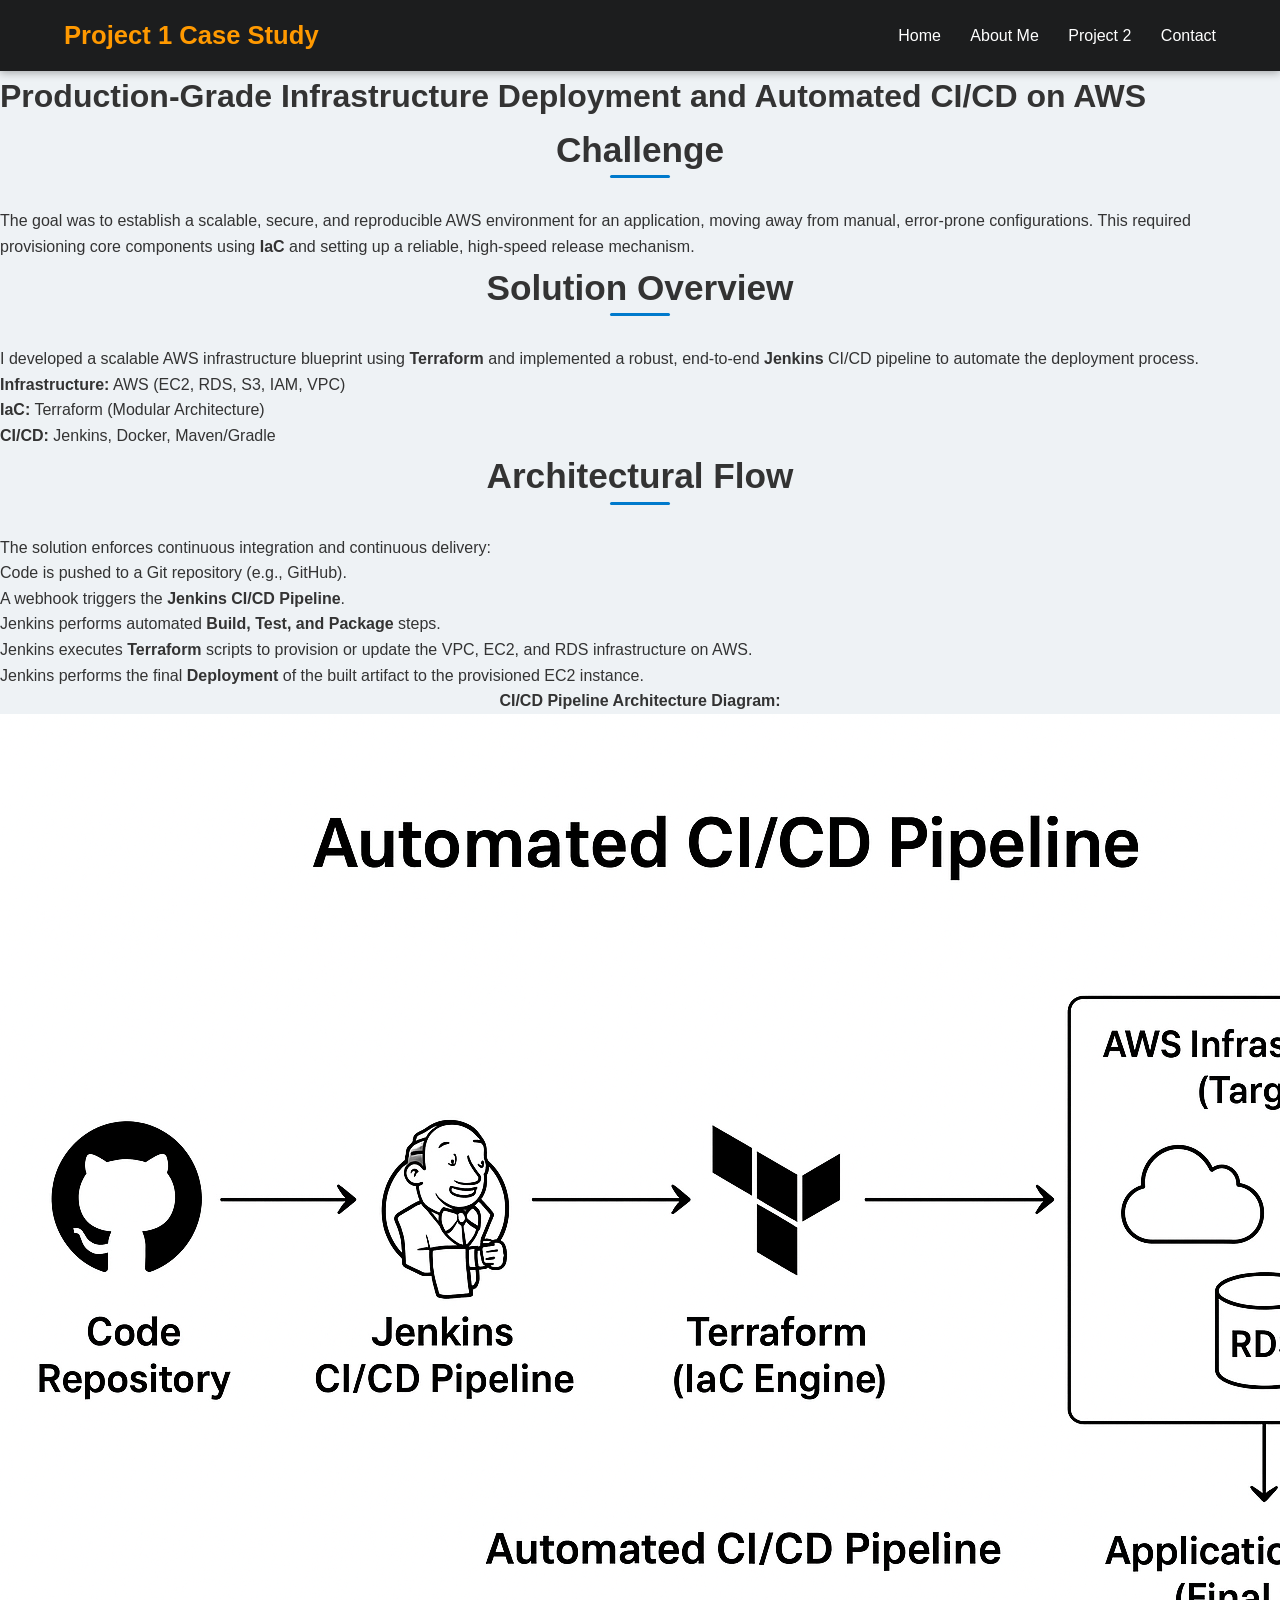
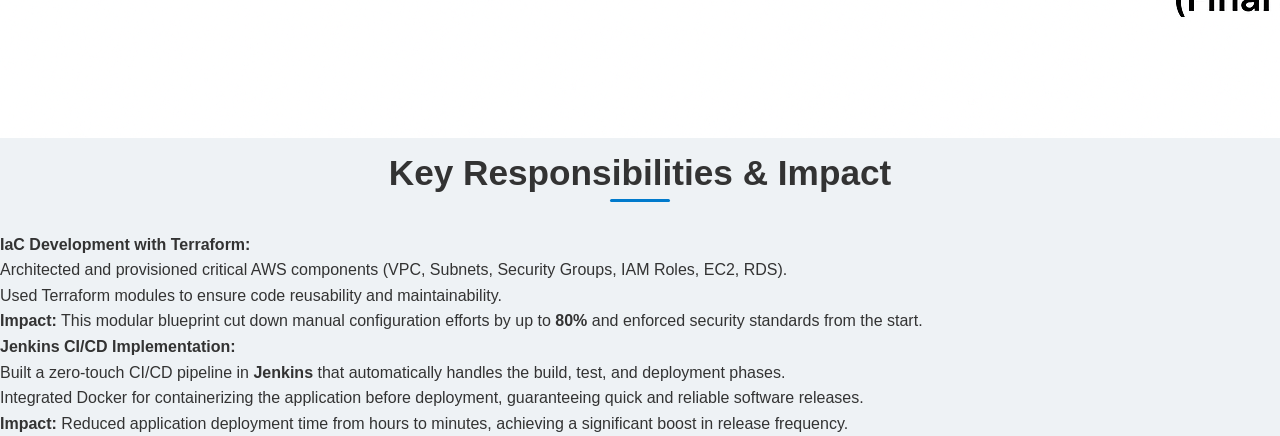
==== project-1-case-study.html @ 98c1d5ae "first commit" ====
<!DOCTYPE html>
<html lang="en">
<head>
    <meta charset="UTF-8">
    <meta name="viewport" content="width=device-width, initial-scale=1.0">
    <title>Project 1: Automated CI/CD on AWS</title>
    <link rel="stylesheet" href="css/style.css">
</head>
<body>

    <header class="header">
        <div class="header-content">
            <h1>Project 1 Case Study</h1>
            <nav class="nav">
                <a href="index.html#home">Home</a>
                <a href="index.html#about">About Me</a>
                <a href="project-2-case-study.html">Project 2</a>
                <a href="index.html#contact-footer">Contact</a>
            </nav>
        </div>
    </header>

    <div class="case-study-container">
        <h1>Production-Grade Infrastructure Deployment and Automated CI/CD on AWS</h1>

        <h2>Challenge</h2>
        <p>The goal was to establish a scalable, secure, and reproducible AWS environment for an application, moving away from manual, error-prone configurations. This required provisioning core components using <strong>IaC</strong> and setting up a reliable, high-speed release mechanism.</p>

        <h2>Solution Overview</h2>
        <p>I developed a scalable AWS infrastructure blueprint using <strong>Terraform</strong> and implemented a robust, end-to-end <strong>Jenkins</strong> CI/CD pipeline to automate the deployment process.</p>

        <ul class="tech-stack-list">
            <li><strong>Infrastructure:</strong> AWS (EC2, RDS, S3, IAM, VPC)</li>
            <li><strong>IaC:</strong> Terraform (Modular Architecture)</li>
            <li><strong>CI/CD:</strong> Jenkins, Docker, Maven/Gradle</li>
        </ul>

        <h2>Architectural Flow</h2>
        <p>The solution enforces continuous integration and continuous delivery:</p>
        
        <ol>
            <li>Code is pushed to a Git repository (e.g., GitHub).</li>
            <li>A webhook triggers the <strong>Jenkins CI/CD Pipeline</strong>.</li>
            <li>Jenkins performs automated <strong>Build, Test, and Package</strong> steps.</li>
            <li>Jenkins executes <strong>Terraform</strong> scripts to provision or update the VPC, EC2, and RDS infrastructure on AWS.</li>
            <li>Jenkins performs the final <strong>Deployment</strong> of the built artifact to the provisioned EC2 instance.</li>
        </ol>

        <div class="diagram-placeholder" style="text-align: center;">
            <p><strong>CI/CD Pipeline Architecture Diagram:</strong></p>
            <img src="images/cicd-flow.png" alt="Technical diagram showing the CI/CD flow from Git to Jenkins, then to Terraform for AWS provisioning, and finally deployment.">
        </div>

        <h2>Key Responsibilities & Impact</h2>

        <p><strong>IaC Development with Terraform:</strong></p>
        <ul>
            <li>Architected and provisioned critical AWS components (VPC, Subnets, Security Groups, IAM Roles, EC2, RDS).</li>
            <li>Used Terraform modules to ensure code reusability and maintainability.</li>
            <li><strong>Impact:</strong> This modular blueprint cut down manual configuration efforts by up to <strong>80%</strong> and enforced security standards from the start.</li>
        </ul>

        <p><strong>Jenkins CI/CD Implementation:</strong></p>
        <ul>
            <li>Built a zero-touch CI/CD pipeline in <strong>Jenkins</strong> that automatically handles the build, test, and deployment phases.</li>
            <li>Integrated Docker for containerizing the application before deployment, guaranteeing quick and reliable software releases.</li>
            <li><strong>Impact:</strong> Reduced application deployment time from hours to minutes, achieving a significant boost in release frequency.</li>
        </ul>
        
    </div>
</body>
</html>
---- css/style.css ----
/* Reset & base */
* {
  margin: 0;
  padding: 0;
  box-sizing: border-box;
}

body {
  font-family: 'Inter', sans-serif;
  background: #eef2f5;
  color: #333;
  line-height: 1.6;
}

a {
  color: #007acc;
  text-decoration: none;
}

a:hover {
  color: #ff9900;
}

/* Header */
.header {
  background: #1c1d1e;
  color: white;
  padding: 15px 0;
  position: sticky;
  top: 0;
  z-index: 1000;
  box-shadow: 0 2px 8px rgba(0, 0, 0, 0.3);
}

.header-content {
  width: 90%;
  max-width: 1200px;
  margin: auto;
  display: flex;
  justify-content: space-between;
  align-items: center;
}

.header-content h1 {
  font-size: 1.6em;
  color: #ff9900;
}

.nav a {
  margin-left: 25px;
  padding: 5px 0;
  position: relative;
  color: white;
}

.nav a:hover,
.nav a.active {
  color: #ff9900;
}

.nav a::after {
  content: '';
  position: absolute;
  width: 0;
  height: 2px;
  bottom: -2px;
  left: 0;
  background: #ff9900;
  transition: width 0.3s;
}

.nav a:hover::after,
.nav a.active::after {
  width: 100%;
}

/* Container */
.container {
  width: 90%;
  max-width: 1000px;
  margin: auto;
}

/* Sections */
section {
  background: white;
  margin-bottom: 20px;
  padding: 50px 20px;
  border-radius: 6px;
  box-shadow: 0 1px 3px rgba(0,0,0,0.1);
}

/* Section Titles */
h2 {
  text-align: center;
  font-size: 2.2em;
  margin-bottom: 30px;
  position: relative;
}

h2::after {
  content: '';
  position: absolute;
  bottom: 0;
  left: 50%;
  transform: translateX(-50%);
  width: 60px;
  height: 3px;
  background: #007acc;
  border-radius: 2px;
}

/* Hero Section */
#home {
  background: #1c1d1e;
  color: white;
  padding: 80px 20px;
  text-align: center;
  border-radius: 0;
  box-shadow: none;
}

.hero-title {
  font-size: 3.4em;
  margin-bottom: 10px;
}

.hero-subtitle {
  font-size: 1.3em;
  margin-bottom: 40px;
  color: #ccc;
}

.download-button {
  background: #ff9900;
  color: #1c1d1e;
  padding: 15px 30px;
  border-radius: 30px;
  font-weight: 600;
  display: inline-block;
  transition: 0.3s;
}

.download-button:hover {
  background: #007acc;
  color: white;
}

/* Skill & Cert Grid */
.box-grid {
  display: grid;
  grid-template-columns: repeat(auto-fit, minmax(130px, 1fr));
  gap: 25px;
  margin-top: 30px;
}

.skill-box, .cert-box {
  background: white;
  width: 130px;
  height: 150px;
  border-radius: 12px;
  padding: 15px;
  box-shadow: 0 4px 10px rgba(0,0,0,0.1);
  text-align: center;
  transition: 0.2s;
}

.skill-box:hover, .cert-box:hover {
  transform: translateY(-6px);
  box-shadow: 0 8px 20px rgba(0,0,0,0.2);
}

.skill-box img, .cert-box img {
  width: 70px;
  height: 70px;
  object-fit: contain;
  margin-bottom: 10px;
}

.skill-box p, .cert-box p {
  font-weight: 600;
  font-size: 0.9em;
  color: #333;
}

/* Projects */
.project-card {
  background: white;
  padding: 30px;
  margin-bottom: 25px;
  border-radius: 8px;
  border: 1px solid #ddd;
  transition: 0.3s;
}

.project-card:hover {
  transform: translateY(-5px);
  box-shadow: 0 10px 20px rgba(0,0,0,0.15);
}

.project-card h3 a {
  color: #007acc;
  font-size: 1.6em;
  font-weight: 700;
}

/* Footer */
#contact-footer {
  background: #1c1d1e;
  color: white;
  padding: 40px 20px;
  text-align: center;
}

#contact-footer p {
  color: #ccc;
  font-size: 1.1em;
  margin-top: 10px;
}

/* Responsive */
@media (max-width: 768px) {

  .header-content {
    flex-direction: column;
    text-align: center;
  }

  .nav a {
    margin: 0 10px;
  }

  .hero-title {
    font-size: 2.5em;
  }
}
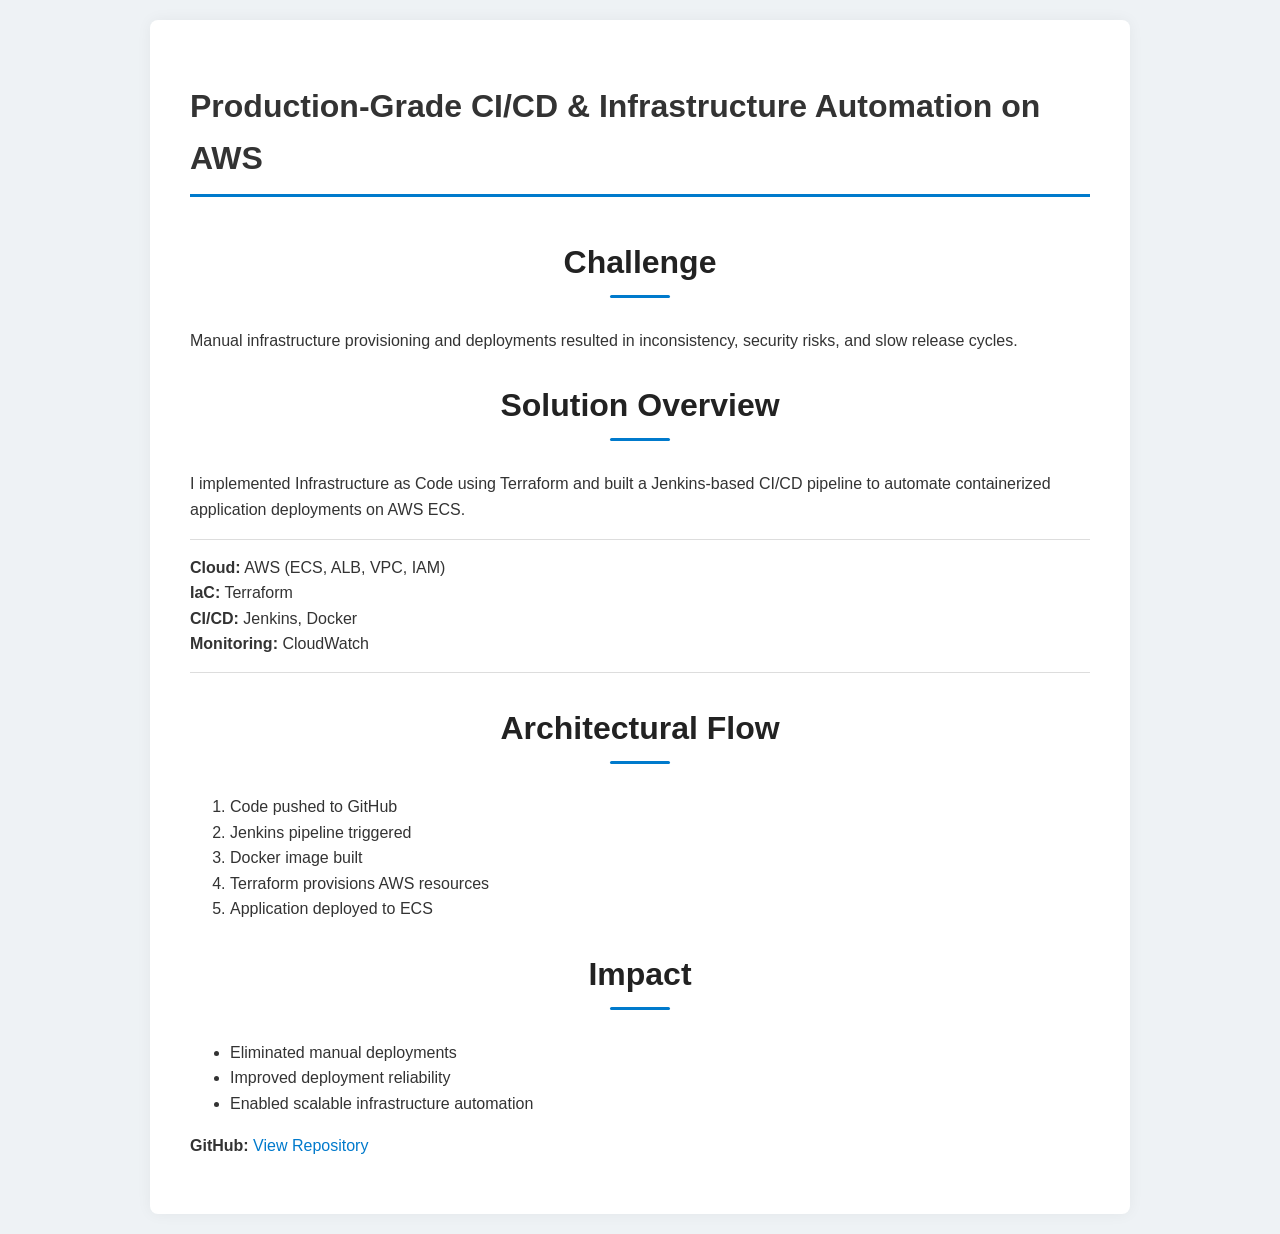
==== commit e42bf315: "Update project-1-case-study.html" ====
--- a/project-1-case-study.html
+++ b/project-1-case-study.html
@@ -1,72 +1,56 @@
 <!DOCTYPE html>
 <html lang="en">
 <head>
-    <meta charset="UTF-8">
-    <meta name="viewport" content="width=device-width, initial-scale=1.0">
-    <title>Project 1: Automated CI/CD on AWS</title>
-    <link rel="stylesheet" href="css/style.css">
+  <meta charset="UTF-8">
+  <title>Production-Grade CI/CD & Infrastructure Automation on AWS</title>
+  <link rel="stylesheet" href="css/style.css">
 </head>
 <body>
 
-    <header class="header">
-        <div class="header-content">
-            <h1>Project 1 Case Study</h1>
-            <nav class="nav">
-                <a href="index.html#home">Home</a>
-                <a href="index.html#about">About Me</a>
-                <a href="project-2-case-study.html">Project 2</a>
-                <a href="index.html#contact-footer">Contact</a>
-            </nav>
-        </div>
-    </header>
+<div class="case-study-container">
 
-    <div class="case-study-container">
-        <h1>Production-Grade Infrastructure Deployment and Automated CI/CD on AWS</h1>
+<h1>Production-Grade CI/CD & Infrastructure Automation on AWS</h1>
 
-        <h2>Challenge</h2>
-        <p>The goal was to establish a scalable, secure, and reproducible AWS environment for an application, moving away from manual, error-prone configurations. This required provisioning core components using <strong>IaC</strong> and setting up a reliable, high-speed release mechanism.</p>
+<h2>Challenge</h2>
+<p>
+Manual infrastructure provisioning and deployments resulted in inconsistency,
+security risks, and slow release cycles.
+</p>
 
-        <h2>Solution Overview</h2>
-        <p>I developed a scalable AWS infrastructure blueprint using <strong>Terraform</strong> and implemented a robust, end-to-end <strong>Jenkins</strong> CI/CD pipeline to automate the deployment process.</p>
+<h2>Solution Overview</h2>
+<p>
+I implemented Infrastructure as Code using Terraform and built a Jenkins-based
+CI/CD pipeline to automate containerized application deployments on AWS ECS.
+</p>
 
-        <ul class="tech-stack-list">
-            <li><strong>Infrastructure:</strong> AWS (EC2, RDS, S3, IAM, VPC)</li>
-            <li><strong>IaC:</strong> Terraform (Modular Architecture)</li>
-            <li><strong>CI/CD:</strong> Jenkins, Docker, Maven/Gradle</li>
-        </ul>
+<ul class="tech-stack-list">
+  <li><strong>Cloud:</strong> AWS (ECS, ALB, VPC, IAM)</li>
+  <li><strong>IaC:</strong> Terraform</li>
+  <li><strong>CI/CD:</strong> Jenkins, Docker</li>
+  <li><strong>Monitoring:</strong> CloudWatch</li>
+</ul>
 
-        <h2>Architectural Flow</h2>
-        <p>The solution enforces continuous integration and continuous delivery:</p>
-        
-        <ol>
-            <li>Code is pushed to a Git repository (e.g., GitHub).</li>
-            <li>A webhook triggers the <strong>Jenkins CI/CD Pipeline</strong>.</li>
-            <li>Jenkins performs automated <strong>Build, Test, and Package</strong> steps.</li>
-            <li>Jenkins executes <strong>Terraform</strong> scripts to provision or update the VPC, EC2, and RDS infrastructure on AWS.</li>
-            <li>Jenkins performs the final <strong>Deployment</strong> of the built artifact to the provisioned EC2 instance.</li>
-        </ol>
+<h2>Architectural Flow</h2>
+<ol>
+  <li>Code pushed to GitHub</li>
+  <li>Jenkins pipeline triggered</li>
+  <li>Docker image built</li>
+  <li>Terraform provisions AWS resources</li>
+  <li>Application deployed to ECS</li>
+</ol>
 
-        <div class="diagram-placeholder" style="text-align: center;">
-            <p><strong>CI/CD Pipeline Architecture Diagram:</strong></p>
-            <img src="images/cicd-flow.png" alt="Technical diagram showing the CI/CD flow from Git to Jenkins, then to Terraform for AWS provisioning, and finally deployment.">
-        </div>
+<h2>Impact</h2>
+<ul>
+  <li>Eliminated manual deployments</li>
+  <li>Improved deployment reliability</li>
+  <li>Enabled scalable infrastructure automation</li>
+</ul>
 
-        <h2>Key Responsibilities & Impact</h2>
+<p><strong>GitHub:</strong>
+<a href="https://github.com/PruthvirajPhadatare/wisecow-gitops-cicd" target="_blank">
+View Repository
+</a></p>
 
-        <p><strong>IaC Development with Terraform:</strong></p>
-        <ul>
-            <li>Architected and provisioned critical AWS components (VPC, Subnets, Security Groups, IAM Roles, EC2, RDS).</li>
-            <li>Used Terraform modules to ensure code reusability and maintainability.</li>
-            <li><strong>Impact:</strong> This modular blueprint cut down manual configuration efforts by up to <strong>80%</strong> and enforced security standards from the start.</li>
-        </ul>
-
-        <p><strong>Jenkins CI/CD Implementation:</strong></p>
-        <ul>
-            <li>Built a zero-touch CI/CD pipeline in <strong>Jenkins</strong> that automatically handles the build, test, and deployment phases.</li>
-            <li>Integrated Docker for containerizing the application before deployment, guaranteeing quick and reliable software releases.</li>
-            <li><strong>Impact:</strong> Reduced application deployment time from hours to minutes, achieving a significant boost in release frequency.</li>
-        </ul>
-        
-    </div>
+</div>
 </body>
-</html>+</html>
--- a/css/style.css
+++ b/css/style.css
@@ -1,236 +1,326 @@
-/* Reset & base */
-* {
-  margin: 0;
-  padding: 0;
-  box-sizing: border-box;
-}
-
+/* Updated final style.css with tech grid, certs, and case‑study styles */
 body {
-  font-family: 'Inter', sans-serif;
-  background: #eef2f5;
-  color: #333;
-  line-height: 1.6;
+    font-family: 'Inter', 'Segoe UI', Tahoma, Geneva, Verdana, sans-serif;
+    line-height: 1.6;
+    margin: 0;
+    padding: 0;
+    background-color: #eef2f5;
+    color: #333;
+    scroll-behavior: smooth;
 }
 
 a {
-  color: #007acc;
-  text-decoration: none;
-}
-
+    color: #007acc;
+    text-decoration: none;
+    transition: color 0.3s;
+}
 a:hover {
-  color: #ff9900;
-}
-
-/* Header */
+    color: #ff9900;
+}
+
+/* --- Header and Navigation --- */
 .header {
-  background: #1c1d1e;
-  color: white;
-  padding: 15px 0;
-  position: sticky;
-  top: 0;
-  z-index: 1000;
-  box-shadow: 0 2px 8px rgba(0, 0, 0, 0.3);
-}
-
+    background: #1c1d1e;
+    color: white;
+    padding: 10px 0;
+    position: sticky;
+    top: 0;
+    z-index: 1000;
+    box-shadow: 0 2px 8px rgba(0,0,0,0.3);
+}
 .header-content {
-  width: 90%;
-  max-width: 1200px;
-  margin: auto;
-  display: flex;
-  justify-content: space-between;
-  align-items: center;
-}
-
-.header-content h1 {
-  font-size: 1.6em;
-  color: #ff9900;
-}
-
+    width: 90%;
+    max-width: 1200px;
+    margin: 0 auto;
+    display:flex;
+    justify-content:space-between;
+    align-items:center;
+}
+.header h1 {
+    font-size:1.6em;
+    margin:0;
+    color:#ff9900;
+    font-weight:700;
+}
 .nav a {
-  margin-left: 25px;
-  padding: 5px 0;
-  position: relative;
-  color: white;
-}
-
-.nav a:hover,
-.nav a.active {
-  color: #ff9900;
-}
-
+    color:white;
+    margin-left:25px;
+    padding:5px 0;
+    position:relative;
+}
+.nav a:hover {
+    color:#ff9900;
+}
 .nav a::after {
-  content: '';
-  position: absolute;
-  width: 0;
-  height: 2px;
-  bottom: -2px;
-  left: 0;
-  background: #ff9900;
-  transition: width 0.3s;
-}
-
-.nav a:hover::after,
-.nav a.active::after {
-  width: 100%;
-}
-
-/* Container */
+    content:'';
+    position:absolute;
+    width:0;
+    height:2px;
+    display:block;
+    margin-top:5px;
+    left:0;
+    background:#ff9900;
+    transition: width 0.3s ease;
+}
+.nav a:hover::after, .nav a.active::after {
+    width:100%;
+}
+
+/* --- Main Container & Sections --- */
 .container {
-  width: 90%;
-  max-width: 1000px;
-  margin: auto;
-}
-
-/* Sections */
+    width: 90%;
+    max-width: 1000px;
+    margin: 0 auto;
+    padding: 0;
+}
 section {
-  background: white;
-  margin-bottom: 20px;
-  padding: 50px 20px;
-  border-radius: 6px;
-  box-shadow: 0 1px 3px rgba(0,0,0,0.1);
-}
-
-/* Section Titles */
+    padding: 40px 0;
+    background:white;
+    margin-bottom:20px;
+    border-radius:6px;
+    box-shadow:0 1px 3px rgba(0,0,0,0.1);
+    border-top:1px solid #ddd;
+}
 h2 {
-  text-align: center;
-  font-size: 2.2em;
-  margin-bottom: 30px;
-  position: relative;
-}
-
+    text-align:center;
+    color:#222;
+    font-size:2em;
+    margin-bottom:30px;
+    position:relative;
+    padding-bottom:10px;
+}
 h2::after {
-  content: '';
-  position: absolute;
-  bottom: 0;
-  left: 50%;
-  transform: translateX(-50%);
-  width: 60px;
-  height: 3px;
-  background: #007acc;
-  border-radius: 2px;
-}
-
-/* Hero Section */
+    content:'';
+    position:absolute;
+    bottom:0;
+    left:50%;
+    transform:translateX(-50%);
+    width:60px;
+    height:3px;
+    background:#007acc;
+    border-radius:2px;
+}
+
+/* --- Hero --- */
 #home {
-  background: #1c1d1e;
-  color: white;
-  padding: 80px 20px;
-  text-align: center;
-  border-radius: 0;
-  box-shadow: none;
-}
-
+    background:#1c1d1e;
+    color:white;
+    padding:70px 0;
+    text-align:center;
+    border-radius:6px;
+    margin-top:10px;
+}
 .hero-title {
-  font-size: 3.4em;
-  margin-bottom: 10px;
-}
-
+    font-size:3em;
+    font-weight:800;
+    margin-bottom:10px;
+}
 .hero-subtitle {
-  font-size: 1.3em;
-  margin-bottom: 40px;
-  color: #ccc;
-}
-
+    font-size:1.2em;
+    margin-bottom:25px;
+    color:#bbb;
+}
 .download-button {
-  background: #ff9900;
-  color: #1c1d1e;
-  padding: 15px 30px;
-  border-radius: 30px;
-  font-weight: 600;
-  display: inline-block;
-  transition: 0.3s;
-}
-
+    background:#ff9900;
+    color:#1c1d1e;
+    padding:12px 28px;
+    border-radius:30px;
+    display:inline-block;
+    transition:background 0.3s;
+    font-weight:bold;
+}
 .download-button:hover {
-  background: #007acc;
-  color: white;
-}
-
-/* Skill & Cert Grid */
-.box-grid {
-  display: grid;
-  grid-template-columns: repeat(auto-fit, minmax(130px, 1fr));
-  gap: 25px;
-  margin-top: 30px;
-}
-
-.skill-box, .cert-box {
-  background: white;
-  width: 130px;
-  height: 150px;
-  border-radius: 12px;
-  padding: 15px;
-  box-shadow: 0 4px 10px rgba(0,0,0,0.1);
-  text-align: center;
-  transition: 0.2s;
-}
-
-.skill-box:hover, .cert-box:hover {
-  transform: translateY(-6px);
-  box-shadow: 0 8px 20px rgba(0,0,0,0.2);
-}
-
-.skill-box img, .cert-box img {
-  width: 70px;
-  height: 70px;
-  object-fit: contain;
-  margin-bottom: 10px;
-}
-
-.skill-box p, .cert-box p {
-  font-weight: 600;
-  font-size: 0.9em;
-  color: #333;
-}
-
-/* Projects */
+    background:#007acc;
+    color:white;
+}
+
+/* --- About & Skills --- */
+.about-content {
+    padding:0 20px;
+    text-align:justify;
+}
+/* TECH ICON GRID */
+.tech-grid {
+    display:grid;
+    grid-template-columns: repeat(auto-fit, minmax(80px,1fr));
+    gap:25px;
+    justify-items:center;
+    margin-top:40px;
+}
+.tech-item img {
+    width:55px;
+    background:#fff;
+    padding:10px;
+    border-radius:10px;
+    box-shadow:0 2px 4px rgba(0,0,0,0.15);
+    transition: transform 0.2s;
+}
+.tech-item img:hover {
+    transform:scale(1.1);
+}
+.tech-item p {
+    margin-top:8px;
+    font-weight:600;
+    font-size:0.85em;
+    text-align:center;
+}
+
+/* --- Projects --- */
 .project-card {
-  background: white;
-  padding: 30px;
-  margin-bottom: 25px;
-  border-radius: 8px;
-  border: 1px solid #ddd;
-  transition: 0.3s;
-}
-
+    padding:30px;
+    margin-bottom:25px;
+    border:1px solid #ddd;
+    border-radius:8px;
+    transition:0.2s;
+    background:white;
+}
 .project-card:hover {
-  transform: translateY(-5px);
-  box-shadow: 0 10px 20px rgba(0,0,0,0.15);
-}
-
+    transform:translateY(-5px);
+    box-shadow:0 10px 20px rgba(0,0,0,0.15);
+}
 .project-card h3 a {
-  color: #007acc;
-  font-size: 1.6em;
-  font-weight: 700;
-}
-
-/* Footer */
+    color:#007acc;
+    font-size:1.5em;
+    font-weight:700;
+}
+
+/* --- Certifications --- */
+
+/* --- Certifications --- */
+.certifications-grid {
+    display:flex;
+    flex-wrap:wrap;
+    justify-content:center;
+    gap:40px;
+}
+
+.cert-item {
+    text-align:center;  /* name centered below badge */
+    width: 140px;       /* uniform width to align badges in grid */
+}
+
+.cert-item img {
+    width:90px;
+    height:90px;
+    border-radius:50%;
+    border:4px solid #eee;
+    transition: transform 0.2s, border-color 0.2s;
+    object-fit:cover;
+}
+
+.cert-item img:hover {
+    transform:scale(1.1);
+    border-color:#ff9900;
+}
+
+.cert-item p {
+    margin-top:8px;
+    font-weight:600;
+    font-size:0.95em;
+    text-align:center;
+}
+
+
+/* --- Case Study Pages (Project 1 & 2) --- */
+.case-study-container {
+    width: 90%;
+    max-width: 900px;
+    margin: 20px auto;
+    padding: 40px;
+    background: white;
+    border-radius: 8px;
+    box-shadow: 0 0 15px rgba(0, 0, 0, 0.05);
+}
+.case-study-container h1 {
+    font-size: 2em;
+    text-align: left;
+    border-bottom: 3px solid #007acc;
+    padding-bottom: 10px;
+    margin-bottom: 40px;
+    display: block;
+}
+.tech-stack-list {
+    list-style: none;
+    padding: 15px 0;
+    border-top: 1px solid #ddd;
+    border-bottom: 1px solid #ddd;
+    margin-bottom: 30px;
+}
+.tech-stack-list li {
+    font-weight: 500;
+}
+.diagram-placeholder {
+    padding: 30px;
+    background: #f7f7f7;
+    border-radius: 8px;
+    margin: 40px 0;
+}
+.diagram-placeholder img {
+    max-width: 100%;
+    height: auto;
+    border: 1px solid #ddd;
+    border-radius: 5px;
+    box-shadow: 0 2px 5px rgba(0,0,0,0.1);
+}
+
+/* --- Footer/Contact Section --- */
 #contact-footer {
-  background: #1c1d1e;
-  color: white;
-  padding: 40px 20px;
-  text-align: center;
-}
-
-#contact-footer p {
-  color: #ccc;
-  font-size: 1.1em;
-  margin-top: 10px;
-}
-
-/* Responsive */
+    background:#1c1d1e;
+    color:white;
+    padding:50px 0;
+    text-align:center;
+}
+.contact-info p, .contact-info a {
+    color:#aaa;
+    margin-bottom:10px;
+    font-size:1.1em;
+}
+.social-icons {
+    display:flex;
+    gap:30px;
+    margin-top:25px;
+    justify-content:center;
+}
+.social-icons img {
+    width:45px;
+    height:45px;
+    border-radius:50%;
+    transition:transform 0.2s;
+    box-shadow:0 0 10px rgba(255,255,255,0.06);
+}
+.social-icons img:hover {
+    transform:scale(1.15);
+}
+
+/* --- Responsive Adjustments --- */
 @media (max-width: 768px) {
-
-  .header-content {
-    flex-direction: column;
-    text-align: center;
-  }
-
-  .nav a {
-    margin: 0 10px;
-  }
-
-  .hero-title {
-    font-size: 2.5em;
-  }
-}
+    .header-content {
+        flex-direction:column;
+    }
+    .header h1 {
+        margin-bottom:10px;
+    }
+    .nav {
+        margin-top:5px;
+    }
+    .nav a {
+        margin:0 10px;
+    }
+    .hero-title {
+        font-size:2.5em;
+    }
+    .hero-subtitle {
+        font-size:1.1em;
+    }
+    .tech-grid {
+        gap:18px;
+    }
+    .project-card {
+        padding:20px;
+    }
+    .case-study-container {
+        padding:20px;
+        margin:12px;
+    }
+}
+
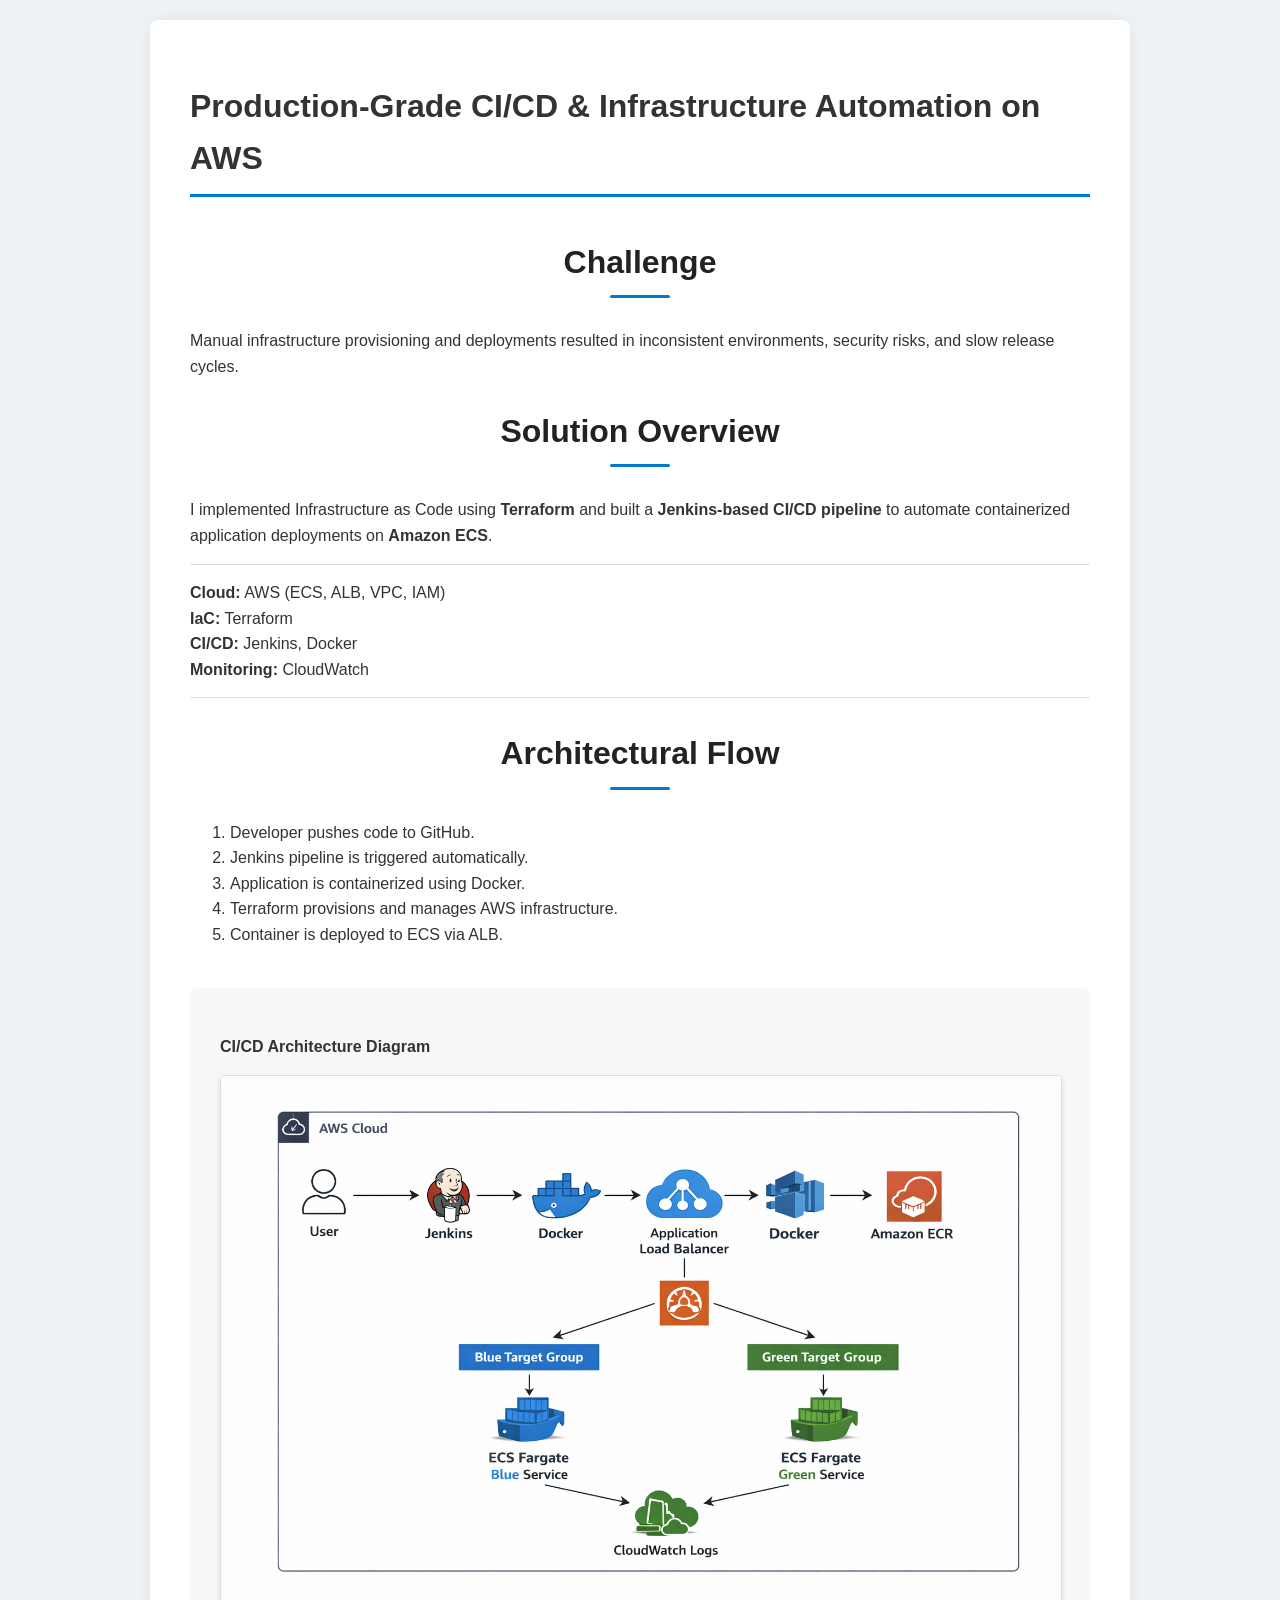
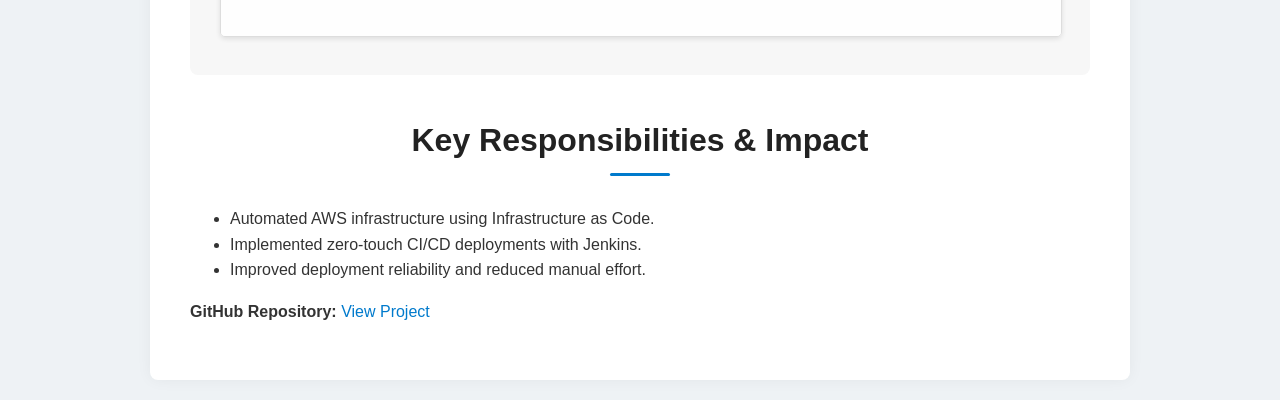
==== commit 3f562331: "Update project-1-case-study.html" ====
--- a/project-1-case-study.html
+++ b/project-1-case-study.html
@@ -2,7 +2,7 @@
 <html lang="en">
 <head>
   <meta charset="UTF-8">
-  <title>Production-Grade CI/CD & Infrastructure Automation on AWS</title>
+  <title>Production-Grade CI/CD on AWS</title>
   <link rel="stylesheet" href="css/style.css">
 </head>
 <body>
@@ -13,14 +13,15 @@
 
 <h2>Challenge</h2>
 <p>
-Manual infrastructure provisioning and deployments resulted in inconsistency,
+Manual infrastructure provisioning and deployments resulted in inconsistent environments,
 security risks, and slow release cycles.
 </p>
 
 <h2>Solution Overview</h2>
 <p>
-I implemented Infrastructure as Code using Terraform and built a Jenkins-based
-CI/CD pipeline to automate containerized application deployments on AWS ECS.
+I implemented Infrastructure as Code using <strong>Terraform</strong> and built a
+<strong>Jenkins-based CI/CD pipeline</strong> to automate containerized application deployments
+on <strong>Amazon ECS</strong>.
 </p>
 
 <ul class="tech-stack-list">
@@ -32,24 +33,31 @@
 
 <h2>Architectural Flow</h2>
 <ol>
-  <li>Code pushed to GitHub</li>
-  <li>Jenkins pipeline triggered</li>
-  <li>Docker image built</li>
-  <li>Terraform provisions AWS resources</li>
-  <li>Application deployed to ECS</li>
+  <li>Developer pushes code to GitHub.</li>
+  <li>Jenkins pipeline is triggered automatically.</li>
+  <li>Application is containerized using Docker.</li>
+  <li>Terraform provisions and manages AWS infrastructure.</li>
+  <li>Container is deployed to ECS via ALB.</li>
 </ol>
 
-<h2>Impact</h2>
+<div class="diagram-placeholder">
+  <p><strong>CI/CD Architecture Diagram</strong></p>
+  <img src="images/aws-cicd-architecture.png" alt="AWS CI/CD Architecture Diagram">
+</div>
+
+<h2>Key Responsibilities & Impact</h2>
 <ul>
-  <li>Eliminated manual deployments</li>
-  <li>Improved deployment reliability</li>
-  <li>Enabled scalable infrastructure automation</li>
+  <li>Automated AWS infrastructure using Infrastructure as Code.</li>
+  <li>Implemented zero-touch CI/CD deployments with Jenkins.</li>
+  <li>Improved deployment reliability and reduced manual effort.</li>
 </ul>
 
-<p><strong>GitHub:</strong>
+<p>
+<strong>GitHub Repository:</strong>
 <a href="https://github.com/PruthvirajPhadatare/wisecow-gitops-cicd" target="_blank">
-View Repository
-</a></p>
+View Project
+</a>
+</p>
 
 </div>
 </body>
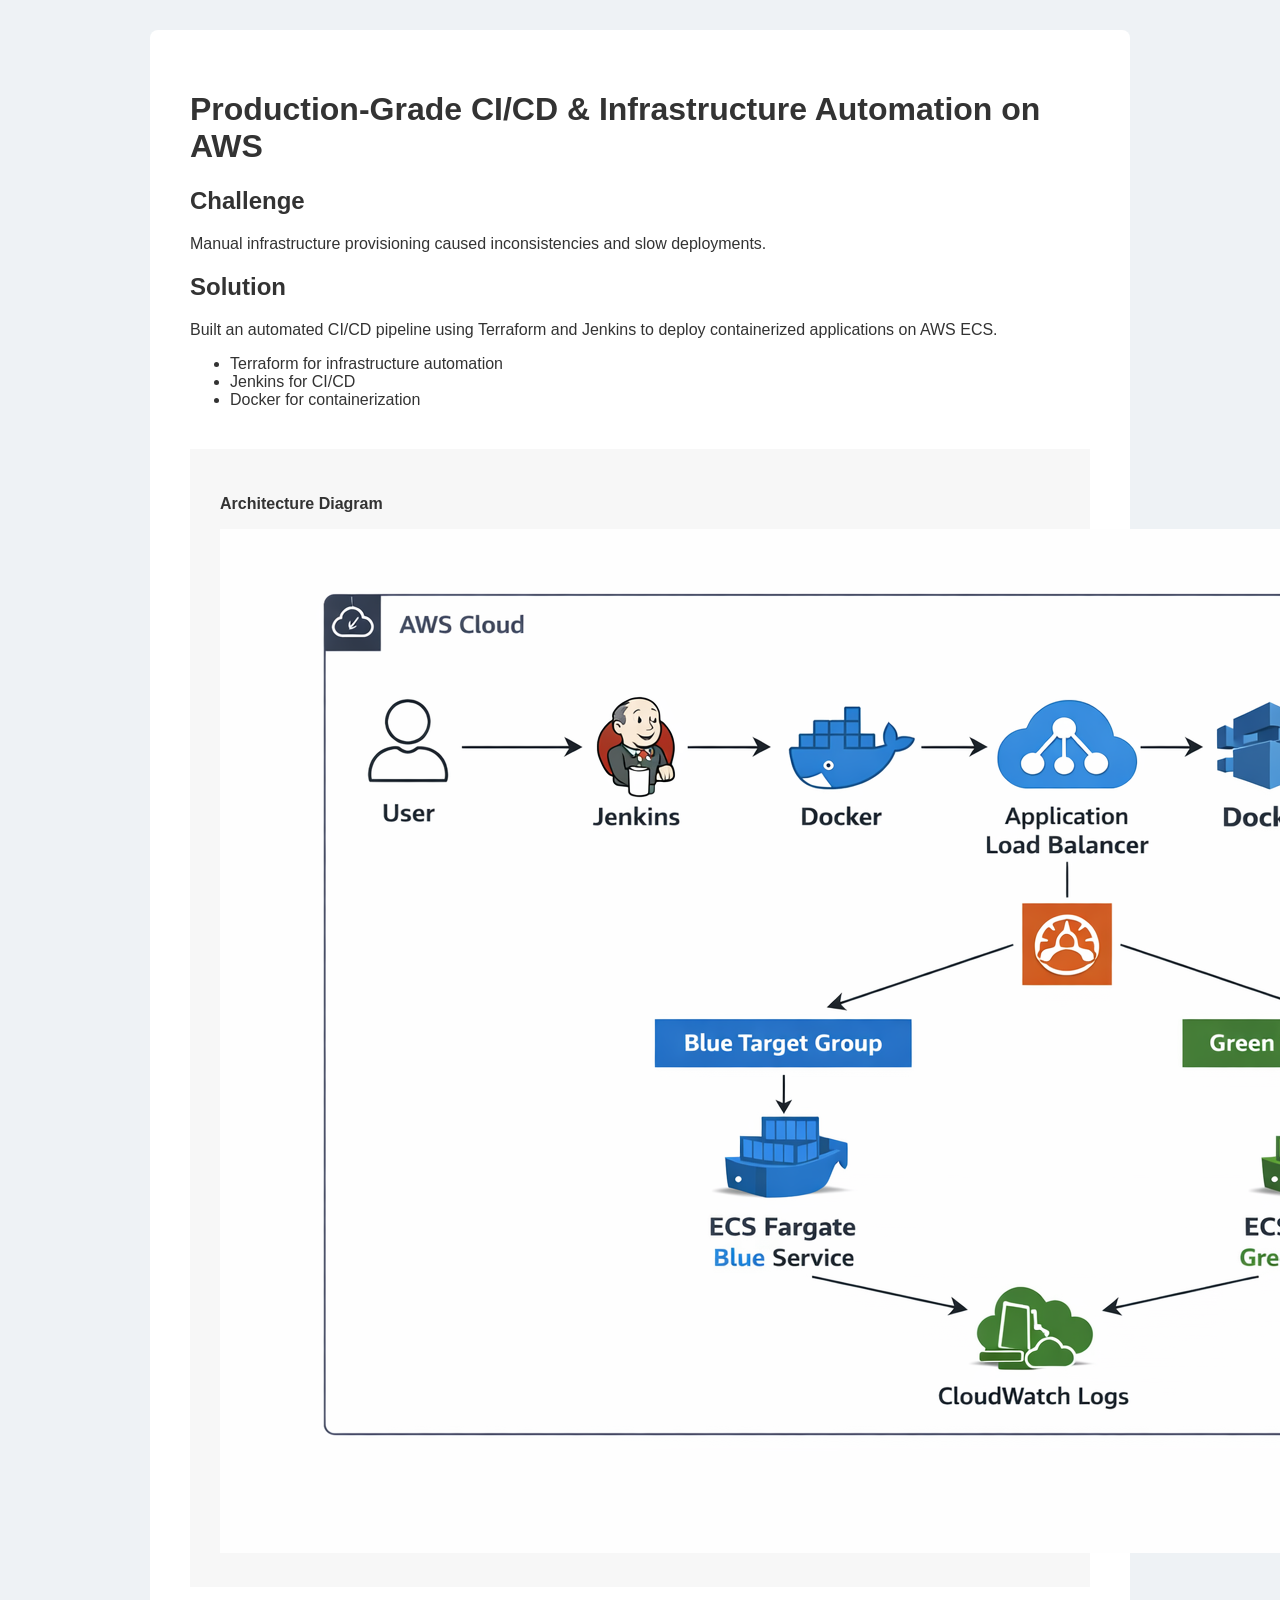
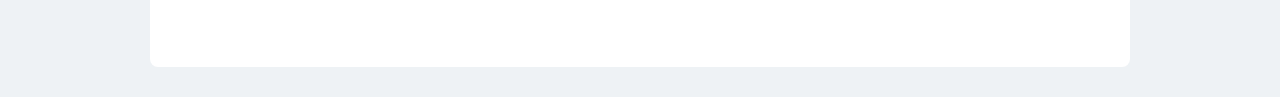
==== commit c42752b2: "Pushing code" ====
--- a/project-1-case-study.html
+++ b/project-1-case-study.html
@@ -1,9 +1,9 @@
 <!DOCTYPE html>
 <html lang="en">
 <head>
-  <meta charset="UTF-8">
-  <title>Production-Grade CI/CD on AWS</title>
-  <link rel="stylesheet" href="css/style.css">
+<meta charset="UTF-8">
+<title>Production-Grade CI/CD on AWS</title>
+<link rel="stylesheet" href="css/style.css">
 </head>
 <body>
 
@@ -12,52 +12,24 @@
 <h1>Production-Grade CI/CD & Infrastructure Automation on AWS</h1>
 
 <h2>Challenge</h2>
+<p>Manual infrastructure provisioning caused inconsistencies and slow deployments.</p>
+
+<h2>Solution</h2>
 <p>
-Manual infrastructure provisioning and deployments resulted in inconsistent environments,
-security risks, and slow release cycles.
+Built an automated CI/CD pipeline using Terraform and Jenkins to deploy containerized
+applications on AWS ECS.
 </p>
 
-<h2>Solution Overview</h2>
-<p>
-I implemented Infrastructure as Code using <strong>Terraform</strong> and built a
-<strong>Jenkins-based CI/CD pipeline</strong> to automate containerized application deployments
-on <strong>Amazon ECS</strong>.
-</p>
-
-<ul class="tech-stack-list">
-  <li><strong>Cloud:</strong> AWS (ECS, ALB, VPC, IAM)</li>
-  <li><strong>IaC:</strong> Terraform</li>
-  <li><strong>CI/CD:</strong> Jenkins, Docker</li>
-  <li><strong>Monitoring:</strong> CloudWatch</li>
+<ul>
+  <li>Terraform for infrastructure automation</li>
+  <li>Jenkins for CI/CD</li>
+  <li>Docker for containerization</li>
 </ul>
 
-<h2>Architectural Flow</h2>
-<ol>
-  <li>Developer pushes code to GitHub.</li>
-  <li>Jenkins pipeline is triggered automatically.</li>
-  <li>Application is containerized using Docker.</li>
-  <li>Terraform provisions and manages AWS infrastructure.</li>
-  <li>Container is deployed to ECS via ALB.</li>
-</ol>
-
 <div class="diagram-placeholder">
-  <p><strong>CI/CD Architecture Diagram</strong></p>
-  <img src="images/aws-cicd-architecture.png" alt="AWS CI/CD Architecture Diagram">
+  <p><strong>Architecture Diagram</strong></p>
+  <img src="images/aws-cicd-architecture.png">
 </div>
-
-<h2>Key Responsibilities & Impact</h2>
-<ul>
-  <li>Automated AWS infrastructure using Infrastructure as Code.</li>
-  <li>Implemented zero-touch CI/CD deployments with Jenkins.</li>
-  <li>Improved deployment reliability and reduced manual effort.</li>
-</ul>
-
-<p>
-<strong>GitHub Repository:</strong>
-<a href="https://github.com/PruthvirajPhadatare/wisecow-gitops-cicd" target="_blank">
-View Project
-</a>
-</p>
 
 </div>
 </body>
--- a/css/style.css
+++ b/css/style.css
@@ -1,326 +1,86 @@
-/* Updated final style.css with tech grid, certs, and case‑study styles */
 body {
-    font-family: 'Inter', 'Segoe UI', Tahoma, Geneva, Verdana, sans-serif;
-    line-height: 1.6;
-    margin: 0;
-    padding: 0;
-    background-color: #eef2f5;
-    color: #333;
-    scroll-behavior: smooth;
+  font-family: 'Inter','Segoe UI',sans-serif;
+  background:#eef2f5;
+  color:#333;
+  margin:0;
 }
 
-a {
-    color: #007acc;
-    text-decoration: none;
-    transition: color 0.3s;
-}
-a:hover {
-    color: #ff9900;
+a { color:#007acc; text-decoration:none; }
+a:hover { color:#ff9900; }
+
+.header {
+  background:#1c1d1e;
+  padding:10px 0;
+  position:sticky;
+  top:0;
+  z-index:1000;
 }
 
-/* --- Header and Navigation --- */
-.header {
-    background: #1c1d1e;
-    color: white;
-    padding: 10px 0;
-    position: sticky;
-    top: 0;
-    z-index: 1000;
-    box-shadow: 0 2px 8px rgba(0,0,0,0.3);
-}
-.header-content {
-    width: 90%;
-    max-width: 1200px;
-    margin: 0 auto;
-    display:flex;
-    justify-content:space-between;
-    align-items:center;
-}
-.header h1 {
-    font-size:1.6em;
-    margin:0;
-    color:#ff9900;
-    font-weight:700;
-}
 .nav a {
-    color:white;
-    margin-left:25px;
-    padding:5px 0;
-    position:relative;
-}
-.nav a:hover {
-    color:#ff9900;
-}
-.nav a::after {
-    content:'';
-    position:absolute;
-    width:0;
-    height:2px;
-    display:block;
-    margin-top:5px;
-    left:0;
-    background:#ff9900;
-    transition: width 0.3s ease;
-}
-.nav a:hover::after, .nav a.active::after {
-    width:100%;
+  color:white;
+  margin-left:20px;
 }
 
-/* --- Main Container & Sections --- */
 .container {
-    width: 90%;
-    max-width: 1000px;
-    margin: 0 auto;
-    padding: 0;
-}
-section {
-    padding: 40px 0;
-    background:white;
-    margin-bottom:20px;
-    border-radius:6px;
-    box-shadow:0 1px 3px rgba(0,0,0,0.1);
-    border-top:1px solid #ddd;
-}
-h2 {
-    text-align:center;
-    color:#222;
-    font-size:2em;
-    margin-bottom:30px;
-    position:relative;
-    padding-bottom:10px;
-}
-h2::after {
-    content:'';
-    position:absolute;
-    bottom:0;
-    left:50%;
-    transform:translateX(-50%);
-    width:60px;
-    height:3px;
-    background:#007acc;
-    border-radius:2px;
+  width:90%;
+  max-width:1000px;
+  margin:auto;
 }
 
-/* --- Hero --- */
-#home {
-    background:#1c1d1e;
-    color:white;
-    padding:70px 0;
-    text-align:center;
-    border-radius:6px;
-    margin-top:10px;
-}
-.hero-title {
-    font-size:3em;
-    font-weight:800;
-    margin-bottom:10px;
-}
-.hero-subtitle {
-    font-size:1.2em;
-    margin-bottom:25px;
-    color:#bbb;
-}
-.download-button {
-    background:#ff9900;
-    color:#1c1d1e;
-    padding:12px 28px;
-    border-radius:30px;
-    display:inline-block;
-    transition:background 0.3s;
-    font-weight:bold;
-}
-.download-button:hover {
-    background:#007acc;
-    color:white;
+section {
+  background:white;
+  padding:40px 0;
+  margin-bottom:20px;
+  border-radius:6px;
 }
 
-/* --- About & Skills --- */
-.about-content {
-    padding:0 20px;
-    text-align:justify;
-}
-/* TECH ICON GRID */
-.tech-grid {
-    display:grid;
-    grid-template-columns: repeat(auto-fit, minmax(80px,1fr));
-    gap:25px;
-    justify-items:center;
-    margin-top:40px;
-}
-.tech-item img {
-    width:55px;
-    background:#fff;
-    padding:10px;
-    border-radius:10px;
-    box-shadow:0 2px 4px rgba(0,0,0,0.15);
-    transition: transform 0.2s;
-}
-.tech-item img:hover {
-    transform:scale(1.1);
-}
-.tech-item p {
-    margin-top:8px;
-    font-weight:600;
-    font-size:0.85em;
-    text-align:center;
+.hero-section {
+  background:#1c1d1e;
+  color:white;
+  text-align:center;
+  padding:70px 0;
 }
 
-/* --- Projects --- */
-.project-card {
-    padding:30px;
-    margin-bottom:25px;
-    border:1px solid #ddd;
-    border-radius:8px;
-    transition:0.2s;
-    background:white;
-}
-.project-card:hover {
-    transform:translateY(-5px);
-    box-shadow:0 10px 20px rgba(0,0,0,0.15);
-}
-.project-card h3 a {
-    color:#007acc;
-    font-size:1.5em;
-    font-weight:700;
+.hero-title { font-size:3em; }
+
+.download-button {
+  background:#ff9900;
+  padding:12px 28px;
+  border-radius:30px;
+  font-weight:bold;
 }
 
-/* --- Certifications --- */
-
-/* --- Certifications --- */
-.certifications-grid {
-    display:flex;
-    flex-wrap:wrap;
-    justify-content:center;
-    gap:40px;
+.tech-grid {
+  display:grid;
+  grid-template-columns:repeat(auto-fit,minmax(80px,1fr));
+  gap:25px;
+  margin-top:30px;
 }
 
-.cert-item {
-    text-align:center;  /* name centered below badge */
-    width: 140px;       /* uniform width to align badges in grid */
+.project-card {
+  padding:30px;
+  border:1px solid #ddd;
+  border-radius:8px;
+  margin-bottom:20px;
 }
 
-.cert-item img {
-    width:90px;
-    height:90px;
-    border-radius:50%;
-    border:4px solid #eee;
-    transition: transform 0.2s, border-color 0.2s;
-    object-fit:cover;
+.certifications-grid {
+  display:flex;
+  justify-content:center;
+  gap:40px;
+  flex-wrap:wrap;
 }
 
-.cert-item img:hover {
-    transform:scale(1.1);
-    border-color:#ff9900;
+.case-study-container {
+  max-width:900px;
+  margin:30px auto;
+  padding:40px;
+  background:white;
+  border-radius:8px;
 }
 
-.cert-item p {
-    margin-top:8px;
-    font-weight:600;
-    font-size:0.95em;
-    text-align:center;
+.diagram-placeholder {
+  background:#f7f7f7;
+  padding:30px;
+  margin:40px 0;
 }
-
-
-/* --- Case Study Pages (Project 1 & 2) --- */
-.case-study-container {
-    width: 90%;
-    max-width: 900px;
-    margin: 20px auto;
-    padding: 40px;
-    background: white;
-    border-radius: 8px;
-    box-shadow: 0 0 15px rgba(0, 0, 0, 0.05);
-}
-.case-study-container h1 {
-    font-size: 2em;
-    text-align: left;
-    border-bottom: 3px solid #007acc;
-    padding-bottom: 10px;
-    margin-bottom: 40px;
-    display: block;
-}
-.tech-stack-list {
-    list-style: none;
-    padding: 15px 0;
-    border-top: 1px solid #ddd;
-    border-bottom: 1px solid #ddd;
-    margin-bottom: 30px;
-}
-.tech-stack-list li {
-    font-weight: 500;
-}
-.diagram-placeholder {
-    padding: 30px;
-    background: #f7f7f7;
-    border-radius: 8px;
-    margin: 40px 0;
-}
-.diagram-placeholder img {
-    max-width: 100%;
-    height: auto;
-    border: 1px solid #ddd;
-    border-radius: 5px;
-    box-shadow: 0 2px 5px rgba(0,0,0,0.1);
-}
-
-/* --- Footer/Contact Section --- */
-#contact-footer {
-    background:#1c1d1e;
-    color:white;
-    padding:50px 0;
-    text-align:center;
-}
-.contact-info p, .contact-info a {
-    color:#aaa;
-    margin-bottom:10px;
-    font-size:1.1em;
-}
-.social-icons {
-    display:flex;
-    gap:30px;
-    margin-top:25px;
-    justify-content:center;
-}
-.social-icons img {
-    width:45px;
-    height:45px;
-    border-radius:50%;
-    transition:transform 0.2s;
-    box-shadow:0 0 10px rgba(255,255,255,0.06);
-}
-.social-icons img:hover {
-    transform:scale(1.15);
-}
-
-/* --- Responsive Adjustments --- */
-@media (max-width: 768px) {
-    .header-content {
-        flex-direction:column;
-    }
-    .header h1 {
-        margin-bottom:10px;
-    }
-    .nav {
-        margin-top:5px;
-    }
-    .nav a {
-        margin:0 10px;
-    }
-    .hero-title {
-        font-size:2.5em;
-    }
-    .hero-subtitle {
-        font-size:1.1em;
-    }
-    .tech-grid {
-        gap:18px;
-    }
-    .project-card {
-        padding:20px;
-    }
-    .case-study-container {
-        padding:20px;
-        margin:12px;
-    }
-}
-
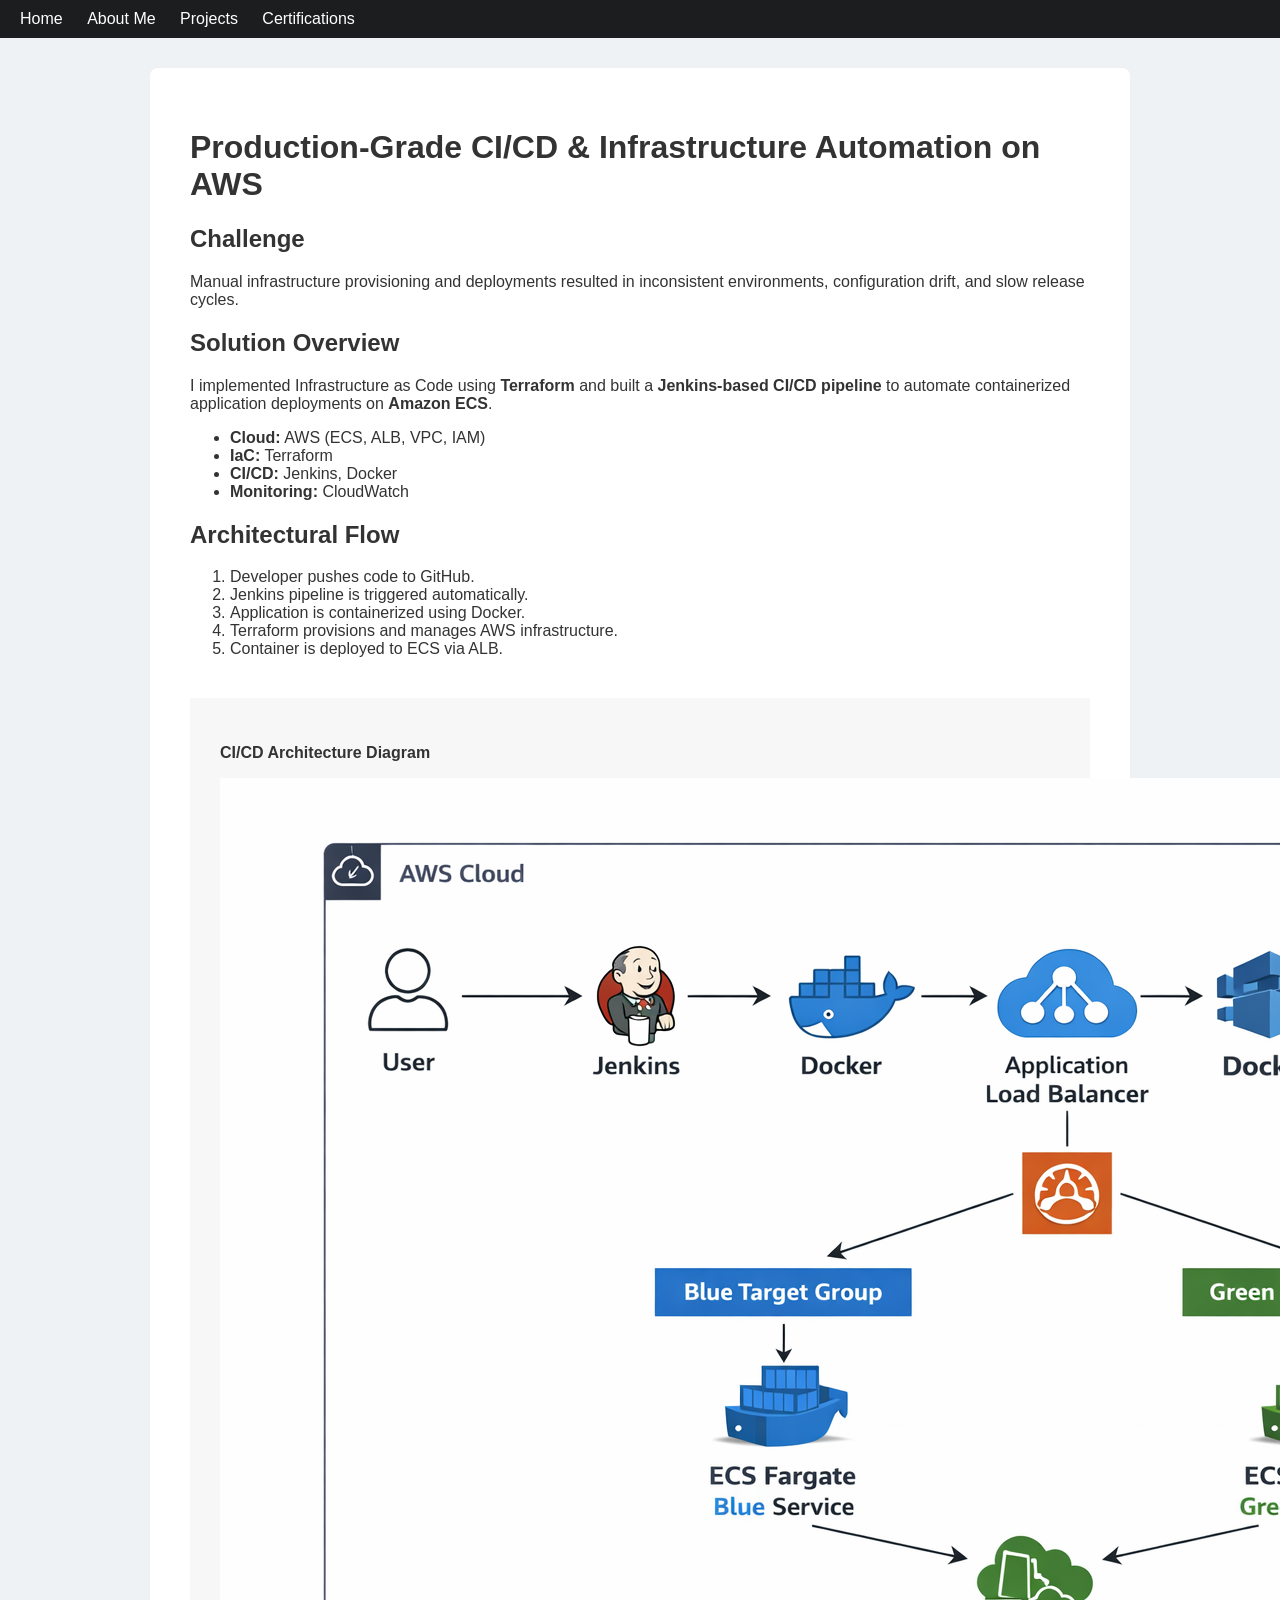
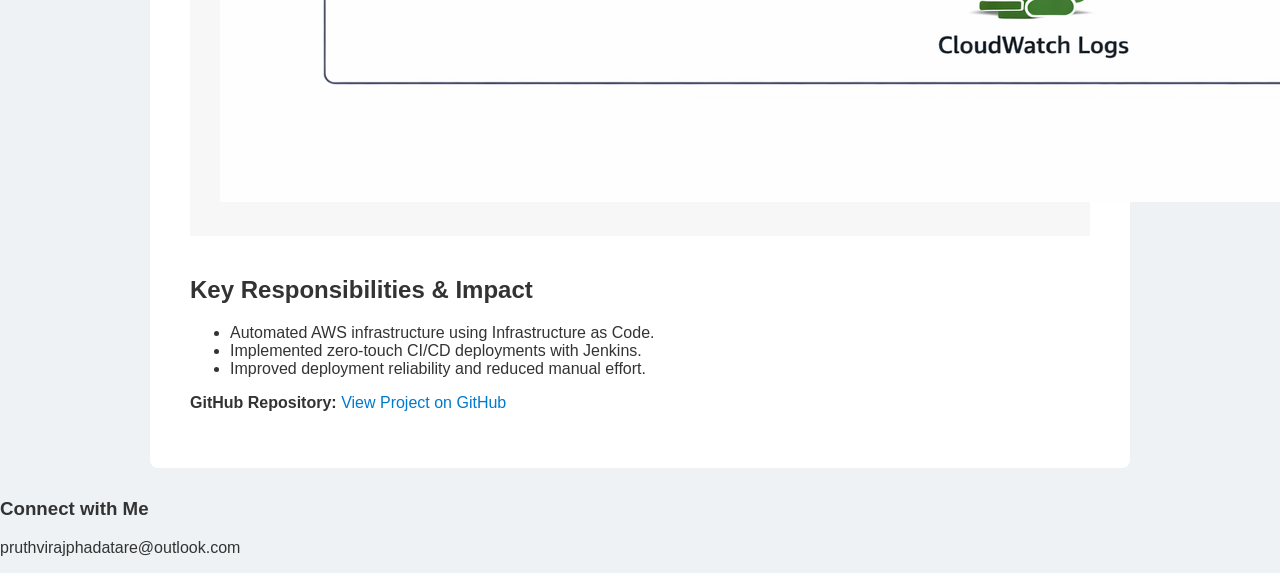
==== commit 7682706a: "Pushing code" ====
--- a/project-1-case-study.html
+++ b/project-1-case-study.html
@@ -1,36 +1,83 @@
 <!DOCTYPE html>
 <html lang="en">
 <head>
-<meta charset="UTF-8">
-<title>Production-Grade CI/CD on AWS</title>
-<link rel="stylesheet" href="css/style.css">
+  <meta charset="UTF-8">
+  <title>Production-Grade CI/CD on AWS</title>
+  <link rel="stylesheet" href="css/style.css">
 </head>
 <body>
 
-<div class="case-study-container">
+  <header class="header">
+    <div class="header-content">
+      <nav class="nav">
+        <a href="index.html#home">Home</a>
+        <a href="index.html#about">About Me</a>
+        <a href="index.html#projects">Projects</a>
+        <a href="index.html#certs">Certifications</a>
+      </nav>
+    </div>
+  </header>
 
-<h1>Production-Grade CI/CD & Infrastructure Automation on AWS</h1>
+  <div class="case-study-container">
 
-<h2>Challenge</h2>
-<p>Manual infrastructure provisioning caused inconsistencies and slow deployments.</p>
+    <h1>Production-Grade CI/CD & Infrastructure Automation on AWS</h1>
 
-<h2>Solution</h2>
-<p>
-Built an automated CI/CD pipeline using Terraform and Jenkins to deploy containerized
-applications on AWS ECS.
-</p>
+    <h2>Challenge</h2>
+    <p>
+      Manual infrastructure provisioning and deployments resulted in inconsistent environments,
+      configuration drift, and slow release cycles.
+    </p>
 
-<ul>
-  <li>Terraform for infrastructure automation</li>
-  <li>Jenkins for CI/CD</li>
-  <li>Docker for containerization</li>
-</ul>
+    <h2>Solution Overview</h2>
+    <p>
+      I implemented Infrastructure as Code using <strong>Terraform</strong> and built a
+      <strong>Jenkins-based CI/CD pipeline</strong> to automate containerized application deployments
+      on <strong>Amazon ECS</strong>.
+    </p>
 
-<div class="diagram-placeholder">
-  <p><strong>Architecture Diagram</strong></p>
-  <img src="images/aws-cicd-architecture.png">
-</div>
+    <ul class="tech-stack-list">
+      <li><strong>Cloud:</strong> AWS (ECS, ALB, VPC, IAM)</li>
+      <li><strong>IaC:</strong> Terraform</li>
+      <li><strong>CI/CD:</strong> Jenkins, Docker</li>
+      <li><strong>Monitoring:</strong> CloudWatch</li>
+    </ul>
 
-</div>
+    <h2>Architectural Flow</h2>
+    <ol>
+      <li>Developer pushes code to GitHub.</li>
+      <li>Jenkins pipeline is triggered automatically.</li>
+      <li>Application is containerized using Docker.</li>
+      <li>Terraform provisions and manages AWS infrastructure.</li>
+      <li>Container is deployed to ECS via ALB.</li>
+    </ol>
+
+    <div class="diagram-placeholder">
+      <p><strong>CI/CD Architecture Diagram</strong></p>
+      <img src="images/aws-cicd-architecture.png" alt="AWS CI/CD Architecture Diagram">
+    </div>
+
+    <h2>Key Responsibilities & Impact</h2>
+    <ul>
+      <li>Automated AWS infrastructure using Infrastructure as Code.</li>
+      <li>Implemented zero-touch CI/CD deployments with Jenkins.</li>
+      <li>Improved deployment reliability and reduced manual effort.</li>
+    </ul>
+
+    <p>
+      <strong>GitHub Repository:</strong>
+      <a href="https://github.com/PruthvirajPhadatare/wisecow-gitops-cicd" target="_blank">
+        View Project on GitHub
+      </a>
+    </p>
+
+  </div>
+
+  <footer id="contact-footer">
+    <div class="contact-info">
+      <h3>Connect with Me</h3>
+      <p>pruthvirajphadatare@outlook.com</p>
+    </div>
+  </footer>
+
 </body>
 </html>
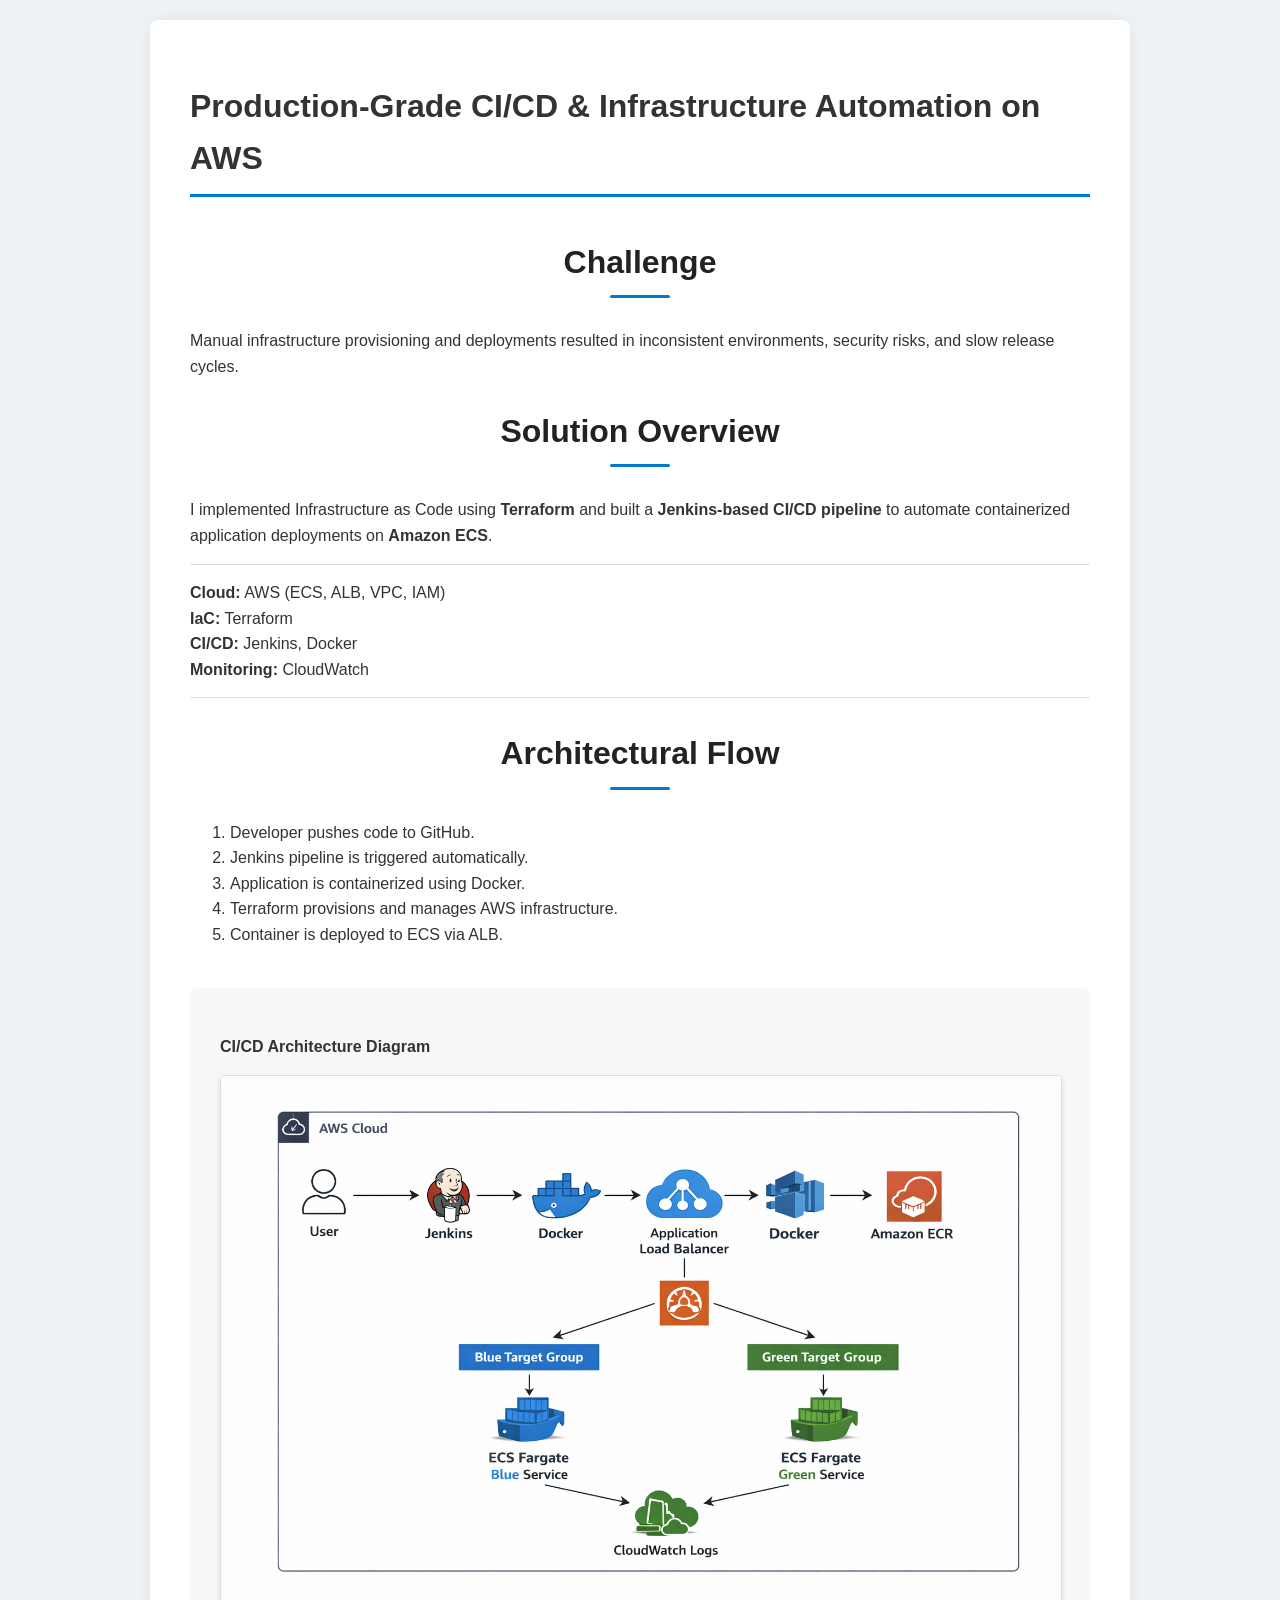
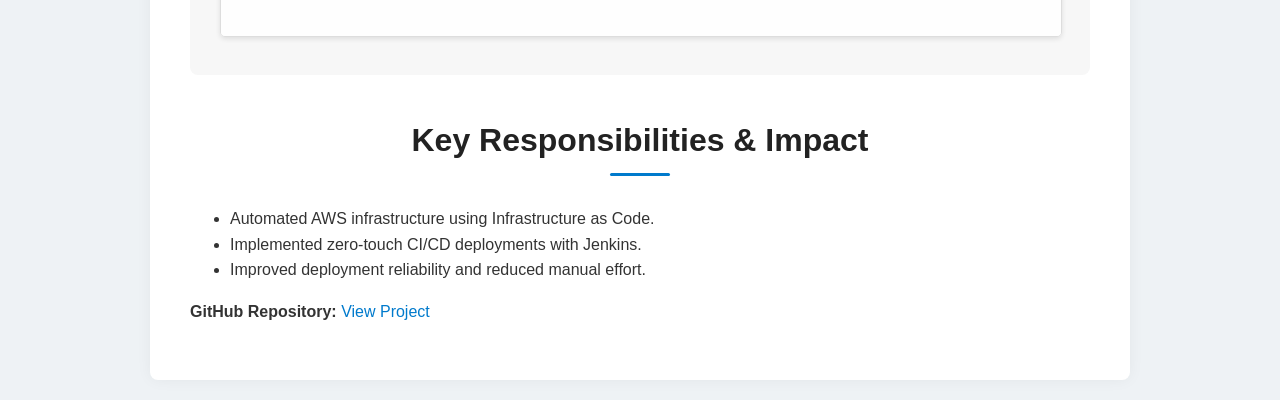
==== commit 8642899c: "Pushing code" ====
--- a/project-1-case-study.html
+++ b/project-1-case-study.html
@@ -7,77 +7,58 @@
 </head>
 <body>
 
-  <header class="header">
-    <div class="header-content">
-      <nav class="nav">
-        <a href="index.html#home">Home</a>
-        <a href="index.html#about">About Me</a>
-        <a href="index.html#projects">Projects</a>
-        <a href="index.html#certs">Certifications</a>
-      </nav>
-    </div>
-  </header>
+<div class="case-study-container">
 
-  <div class="case-study-container">
+<h1>Production-Grade CI/CD & Infrastructure Automation on AWS</h1>
 
-    <h1>Production-Grade CI/CD & Infrastructure Automation on AWS</h1>
+<h2>Challenge</h2>
+<p>
+Manual infrastructure provisioning and deployments resulted in inconsistent environments,
+security risks, and slow release cycles.
+</p>
 
-    <h2>Challenge</h2>
-    <p>
-      Manual infrastructure provisioning and deployments resulted in inconsistent environments,
-      configuration drift, and slow release cycles.
-    </p>
+<h2>Solution Overview</h2>
+<p>
+I implemented Infrastructure as Code using <strong>Terraform</strong> and built a
+<strong>Jenkins-based CI/CD pipeline</strong> to automate containerized application deployments
+on <strong>Amazon ECS</strong>.
+</p>
 
-    <h2>Solution Overview</h2>
-    <p>
-      I implemented Infrastructure as Code using <strong>Terraform</strong> and built a
-      <strong>Jenkins-based CI/CD pipeline</strong> to automate containerized application deployments
-      on <strong>Amazon ECS</strong>.
-    </p>
+<ul class="tech-stack-list">
+  <li><strong>Cloud:</strong> AWS (ECS, ALB, VPC, IAM)</li>
+  <li><strong>IaC:</strong> Terraform</li>
+  <li><strong>CI/CD:</strong> Jenkins, Docker</li>
+  <li><strong>Monitoring:</strong> CloudWatch</li>
+</ul>
 
-    <ul class="tech-stack-list">
-      <li><strong>Cloud:</strong> AWS (ECS, ALB, VPC, IAM)</li>
-      <li><strong>IaC:</strong> Terraform</li>
-      <li><strong>CI/CD:</strong> Jenkins, Docker</li>
-      <li><strong>Monitoring:</strong> CloudWatch</li>
-    </ul>
+<h2>Architectural Flow</h2>
+<ol>
+  <li>Developer pushes code to GitHub.</li>
+  <li>Jenkins pipeline is triggered automatically.</li>
+  <li>Application is containerized using Docker.</li>
+  <li>Terraform provisions and manages AWS infrastructure.</li>
+  <li>Container is deployed to ECS via ALB.</li>
+</ol>
 
-    <h2>Architectural Flow</h2>
-    <ol>
-      <li>Developer pushes code to GitHub.</li>
-      <li>Jenkins pipeline is triggered automatically.</li>
-      <li>Application is containerized using Docker.</li>
-      <li>Terraform provisions and manages AWS infrastructure.</li>
-      <li>Container is deployed to ECS via ALB.</li>
-    </ol>
+<div class="diagram-placeholder">
+  <p><strong>CI/CD Architecture Diagram</strong></p>
+  <img src="images/aws-cicd-architecture.png" alt="AWS CI/CD Architecture Diagram">
+</div>
 
-    <div class="diagram-placeholder">
-      <p><strong>CI/CD Architecture Diagram</strong></p>
-      <img src="images/aws-cicd-architecture.png" alt="AWS CI/CD Architecture Diagram">
-    </div>
+<h2>Key Responsibilities & Impact</h2>
+<ul>
+  <li>Automated AWS infrastructure using Infrastructure as Code.</li>
+  <li>Implemented zero-touch CI/CD deployments with Jenkins.</li>
+  <li>Improved deployment reliability and reduced manual effort.</li>
+</ul>
 
-    <h2>Key Responsibilities & Impact</h2>
-    <ul>
-      <li>Automated AWS infrastructure using Infrastructure as Code.</li>
-      <li>Implemented zero-touch CI/CD deployments with Jenkins.</li>
-      <li>Improved deployment reliability and reduced manual effort.</li>
-    </ul>
+<p>
+<strong>GitHub Repository:</strong>
+<a href="https://github.com/PruthvirajPhadatare/wisecow-gitops-cicd" target="_blank">
+View Project
+</a>
+</p>
 
-    <p>
-      <strong>GitHub Repository:</strong>
-      <a href="https://github.com/PruthvirajPhadatare/wisecow-gitops-cicd" target="_blank">
-        View Project on GitHub
-      </a>
-    </p>
-
-  </div>
-
-  <footer id="contact-footer">
-    <div class="contact-info">
-      <h3>Connect with Me</h3>
-      <p>pruthvirajphadatare@outlook.com</p>
-    </div>
-  </footer>
-
+</div>
 </body>
 </html>
--- a/css/style.css
+++ b/css/style.css
@@ -1,86 +1 @@
-body {
-  font-family: 'Inter','Segoe UI',sans-serif;
-  background:#eef2f5;
-  color:#333;
-  margin:0;
-}
-
-a { color:#007acc; text-decoration:none; }
-a:hover { color:#ff9900; }
-
-.header {
-  background:#1c1d1e;
-  padding:10px 0;
-  position:sticky;
-  top:0;
-  z-index:1000;
-}
-
-.nav a {
-  color:white;
-  margin-left:20px;
-}
-
-.container {
-  width:90%;
-  max-width:1000px;
-  margin:auto;
-}
-
-section {
-  background:white;
-  padding:40px 0;
-  margin-bottom:20px;
-  border-radius:6px;
-}
-
-.hero-section {
-  background:#1c1d1e;
-  color:white;
-  text-align:center;
-  padding:70px 0;
-}
-
-.hero-title { font-size:3em; }
-
-.download-button {
-  background:#ff9900;
-  padding:12px 28px;
-  border-radius:30px;
-  font-weight:bold;
-}
-
-.tech-grid {
-  display:grid;
-  grid-template-columns:repeat(auto-fit,minmax(80px,1fr));
-  gap:25px;
-  margin-top:30px;
-}
-
-.project-card {
-  padding:30px;
-  border:1px solid #ddd;
-  border-radius:8px;
-  margin-bottom:20px;
-}
-
-.certifications-grid {
-  display:flex;
-  justify-content:center;
-  gap:40px;
-  flex-wrap:wrap;
-}
-
-.case-study-container {
-  max-width:900px;
-  margin:30px auto;
-  padding:40px;
-  background:white;
-  border-radius:8px;
-}
-
-.diagram-placeholder {
-  background:#f7f7f7;
-  padding:30px;
-  margin:40px 0;
-}
+body {     font-family: 'Inter', 'Segoe UI', Tahoma, Geneva, Verdana, sans-serif;     line-height: 1.6;     margin: 0;     padding: 0;     background-color: #eef2f5;     color: #333;     scroll-behavior: smooth; } a {     color: #007acc;     text-decoration: none;     transition: color 0.3s; } a:hover {     color: #ff9900; } /* --- Header and Navigation --- */ .header {     background: #1c1d1e;     color: white;     padding: 10px 0;     position: sticky;     top: 0;     z-index: 1000;     box-shadow: 0 2px 8px rgba(0,0,0,0.3); } .header-content {     width: 90%;     max-width: 1200px;     margin: 0 auto;     display:flex;     justify-content:space-between;     align-items:center; } .header h1 {     font-size:1.6em;     margin:0;     color:#ff9900;     font-weight:700; } .nav a {     color:white;     margin-left:25px;     padding:5px 0;     position:relative; } .nav a:hover {     color:#ff9900; } .nav a::after {     content:'';     position:absolute;     width:0;     height:2px;     display:block;     margin-top:5px;     left:0;     background:#ff9900;     transition: width 0.3s ease; } .nav a:hover::after, .nav a.active::after {     width:100%; } /* --- Main Container & Sections --- */ .container {     width: 90%;     max-width: 1000px;     margin: 0 auto;     padding: 0; } section {     padding: 40px 0;     background:white;     margin-bottom:20px;     border-radius:6px;     box-shadow:0 1px 3px rgba(0,0,0,0.1);     border-top:1px solid #ddd; } h2 {     text-align:center;     color:#222;     font-size:2em;     margin-bottom:30px;     position:relative;     padding-bottom:10px; } h2::after {     content:'';     position:absolute;     bottom:0;     left:50%;     transform:translateX(-50%);     width:60px;     height:3px;     background:#007acc;     border-radius:2px; } /* --- Hero --- */ #home {     background:#1c1d1e;     color:white;     padding:70px 0;     text-align:center;     border-radius:6px;     margin-top:10px; } .hero-title {     font-size:3em;     font-weight:800;     margin-bottom:10px; } .hero-subtitle {     font-size:1.2em;     margin-bottom:25px;     color:#bbb; } .download-button {     background:#ff9900;     color:#1c1d1e;     padding:12px 28px;     border-radius:30px;     display:inline-block;     transition:background 0.3s;     font-weight:bold; } .download-button:hover {     background:#007acc;     color:white; } /* --- About & Skills --- */ .about-content {     padding:0 20px;     text-align:justify; } /* TECH ICON GRID */ .tech-grid {     display:grid;     grid-template-columns: repeat(auto-fit, minmax(80px,1fr));     gap:25px;     justify-items:center;     margin-top:40px; } .tech-item img {     width:55px;     background:#fff;     padding:10px;     border-radius:10px;     box-shadow:0 2px 4px rgba(0,0,0,0.15);     transition: transform 0.2s; } .tech-item img:hover {     transform:scale(1.1); } .tech-item p {     margin-top:8px;     font-weight:600;     font-size:0.85em;     text-align:center; } /* --- Projects --- */ .project-card {     padding:30px;     margin-bottom:25px;     border:1px solid #ddd;     border-radius:8px;     transition:0.2s;     background:white; } .project-card:hover {     transform:translateY(-5px);     box-shadow:0 10px 20px rgba(0,0,0,0.15); } .project-card h3 a {     color:#007acc;     font-size:1.5em;     font-weight:700; } /* --- Certifications --- */ .certifications-grid {     display:flex;     flex-wrap:wrap;     justify-content:center;     gap:40px; } .cert-item a img {     width:90px;     height:90px;     border-radius:50%;     border:4px solid #eee;     transition:0.2s; } .cert-item a img:hover {     transform:scale(1.1);     border-color:#ff9900; } .cert-item p {     margin-top:8px;     font-weight:600;     font-size:0.95em;     text-align:center; } /* --- Case Study Pages (Project 1 & 2) --- */ .case-study-container {     width: 90%;     max-width: 900px;     margin: 20px auto;     padding: 40px;     background: white;     border-radius: 8px;     box-shadow: 0 0 15px rgba(0, 0, 0, 0.05); } .case-study-container h1 {     font-size: 2em;     text-align: left;     border-bottom: 3px solid #007acc;     padding-bottom: 10px;     margin-bottom: 40px;     display: block; } .tech-stack-list {     list-style: none;     padding: 15px 0;     border-top: 1px solid #ddd;     border-bottom: 1px solid #ddd;     margin-bottom: 30px; } .tech-stack-list li {     font-weight: 500; } .diagram-placeholder {     padding: 30px;     background: #f7f7f7;     border-radius: 8px;     margin: 40px 0; } .diagram-placeholder img {     max-width: 100%;     height: auto;     border: 1px solid #ddd;     border-radius: 5px;     box-shadow: 0 2px 5px rgba(0,0,0,0.1); } /* --- Footer/Contact Section --- */ #contact-footer {     background:#1c1d1e;     color:white;     padding:50px 0;     text-align:center; } .contact-info p, .contact-info a {     color:#aaa;     margin-bottom:10px;     font-size:1.1em; } .social-icons {     display:flex;     gap:30px;     margin-top:25px;     justify-content:center; } .social-icons img {     width:45px;     height:45px;     border-radius:50%;     transition:transform 0.2s;     box-shadow:0 0 10px rgba(255,255,255,0.06); } .social-icons img:hover {     transform:scale(1.15); } /* --- Responsive Adjustments --- */ @media (max-width: 768px) {     .header-content {         flex-direction:column;     }     .header h1 {         margin-bottom:10px;     }     .nav {         margin-top:5px;     }     .nav a {         margin:0 10px;     }     .hero-title {         font-size:2.5em;     }     .hero-subtitle {         font-size:1.1em;     }     .tech-grid {         gap:18px;     }     .project-card {         padding:20px;     }     .case-study-container {         padding:20px;         margin:12px;     } }
